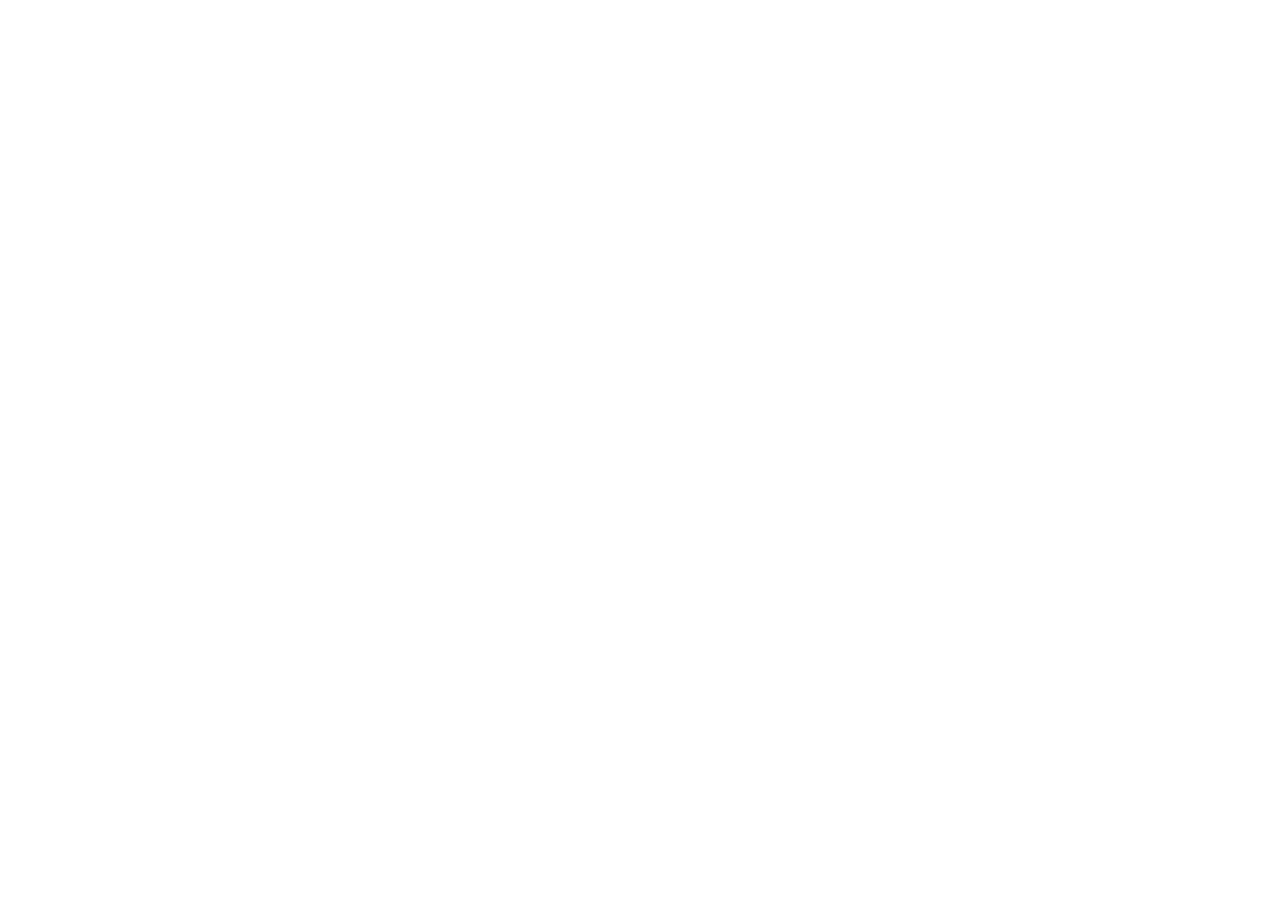
==== Cloning-Chrome-App-with-VanillaJS/momentum/index.html @ ca27b402 "Add files via upload" ====
<!DOCTYPE html>
<html lang="en">
<head>
    <meta charset="UTF-8">
    <meta name="viewport" content="width=device-width, initial-scale=1.0">
    <meta http-equiv="X-UA-Compatible" content="ie=edge">
    <link rel='stylesheet' href="style.css" />
    <title>Momentum</title>
</head>
<body>
    <script src='app.js'></script>
</body>
</html>
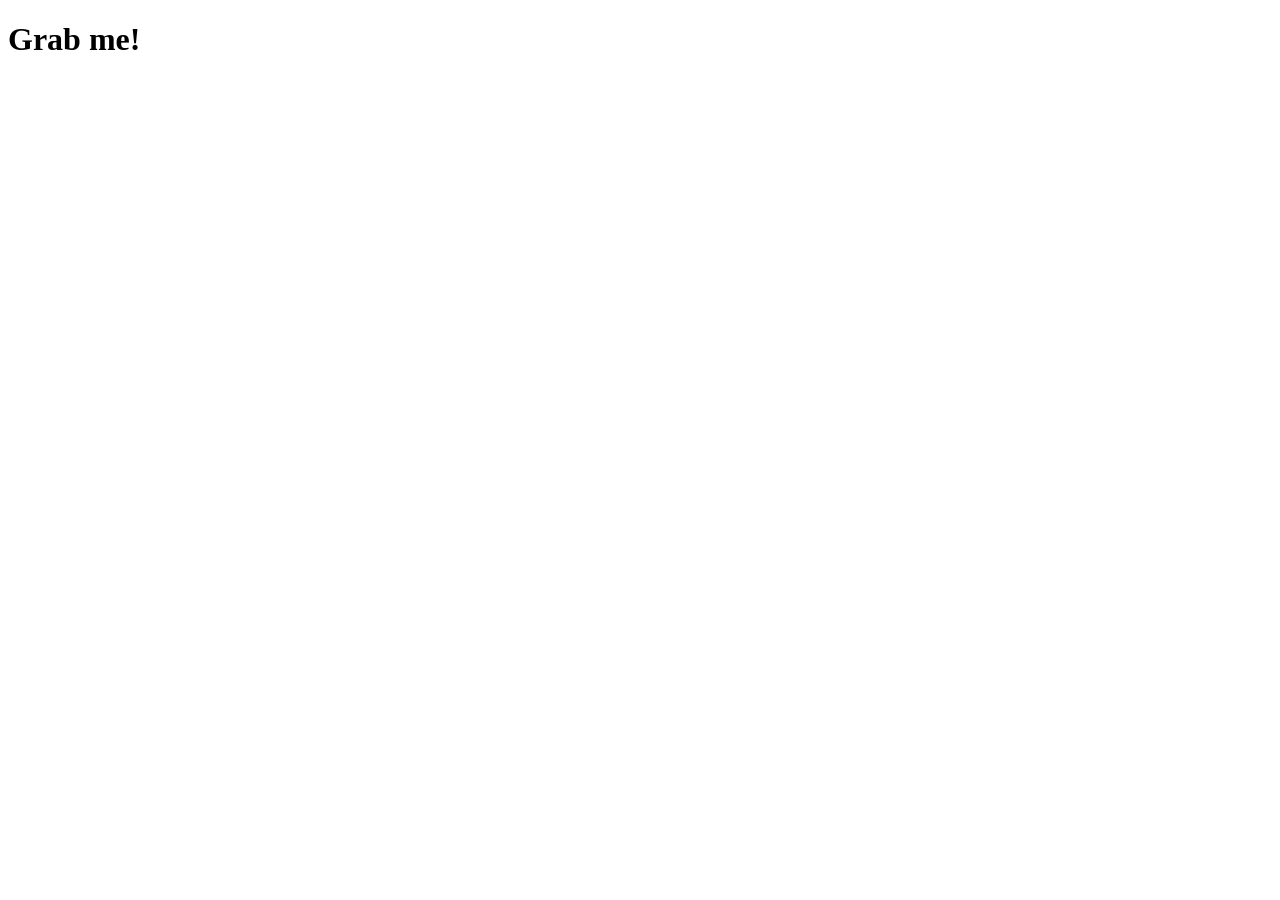
==== commit 9ff965b5: "22.09.07 Update" ====
--- a/Cloning-Chrome-App-with-VanillaJS/momentum/index.html
+++ b/Cloning-Chrome-App-with-VanillaJS/momentum/index.html
@@ -8,6 +8,7 @@
     <title>Momentum</title>
 </head>
 <body>
+    <h1 id="title">Grab me!</h1>
     <script src='app.js'></script>
 </body>
 </html>
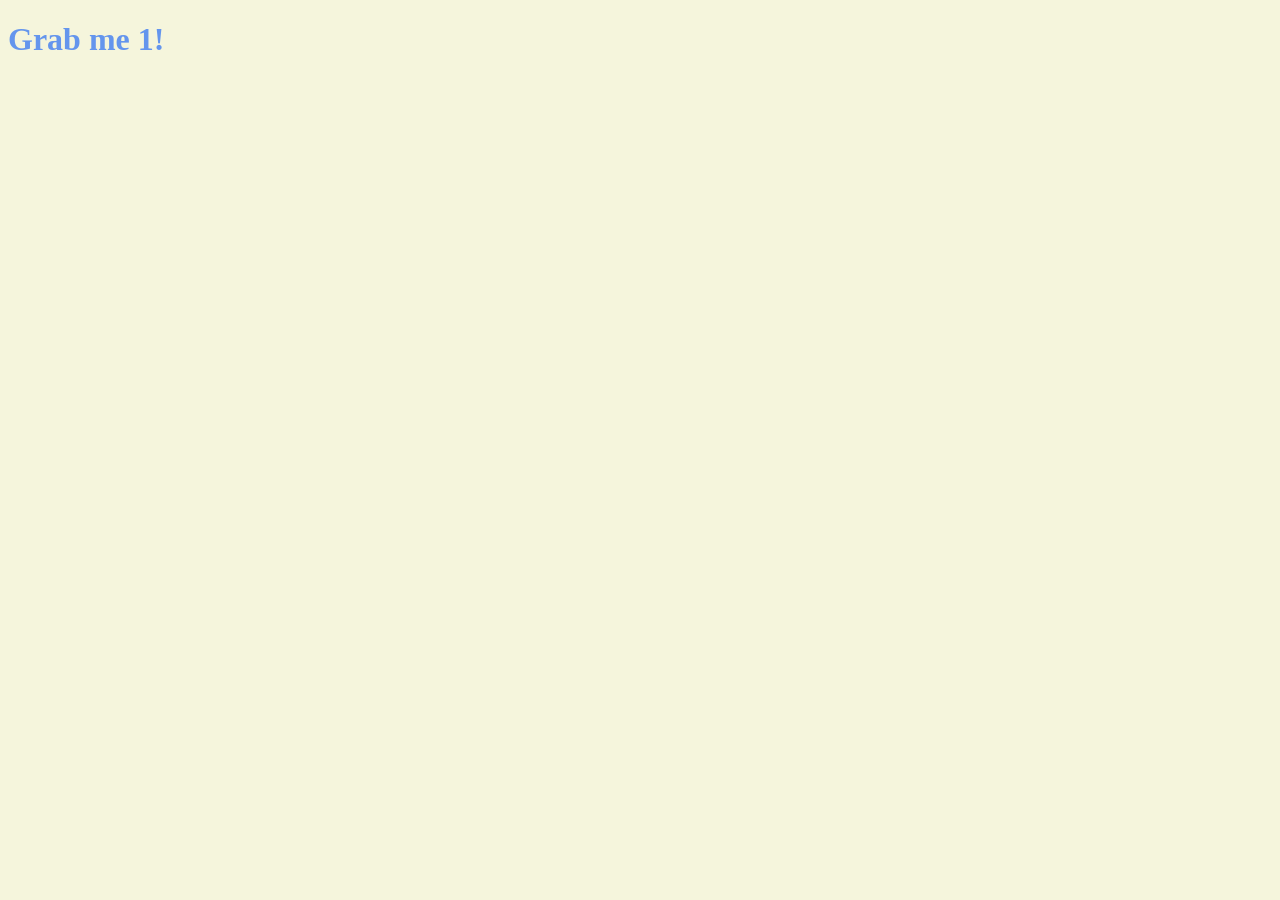
==== commit a929ed09: "Add files via upload" ====
--- a/Cloning-Chrome-App-with-VanillaJS/momentum/index.html
+++ b/Cloning-Chrome-App-with-VanillaJS/momentum/index.html
@@ -8,7 +8,9 @@
     <title>Momentum</title>
 </head>
 <body>
-    <h1 id="title">Grab me!</h1>
+    <div class='hello'>
+        <h1>Grab me 1!</h1>
+    </div>
     <script src='app.js'></script>
 </body>
 </html>
--- a/Cloning-Chrome-App-with-VanillaJS/momentum/style.css
+++ b/Cloning-Chrome-App-with-VanillaJS/momentum/style.css
@@ -0,0 +1,12 @@
+body {
+    background-color: beige;
+}
+
+h1 {
+    color: cornflowerblue;
+    transition: color 0.5s ease-in-out;
+}
+
+.clicked {
+    color: tomato;
+}
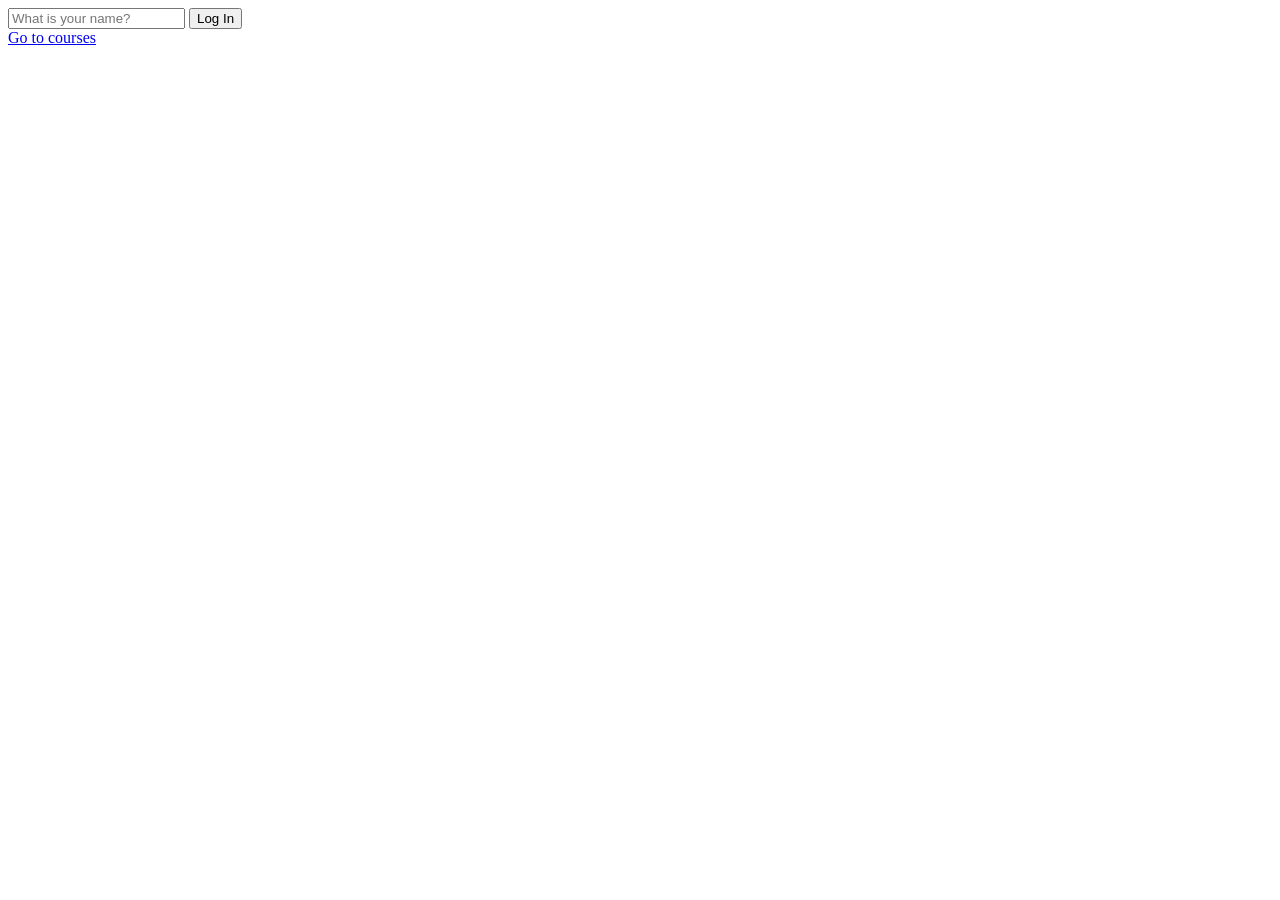
==== commit 9558e0e5: "22.09.09 first commit" ====
--- a/Cloning-Chrome-App-with-VanillaJS/momentum/index.html
+++ b/Cloning-Chrome-App-with-VanillaJS/momentum/index.html
@@ -5,12 +5,19 @@
     <meta name="viewport" content="width=device-width, initial-scale=1.0">
     <meta http-equiv="X-UA-Compatible" content="ie=edge">
     <link rel='stylesheet' href="style.css" />
-    <title>Momentum</title>
+    <title>Momentum App</title>
 </head>
 <body>
-    <div class='hello'>
-        <h1>Grab me 1!</h1>
-    </div>
+    <form id="login-form">
+        <input 
+            required
+            maxlength="15"
+            type="text"
+            placeholder="What is your name?"
+        />
+        <button>Log In</button>
+    </form>
+    <a href="https://nomadcoders.co">Go to courses</a>
     <script src='app.js'></script>
 </body>
 </html>
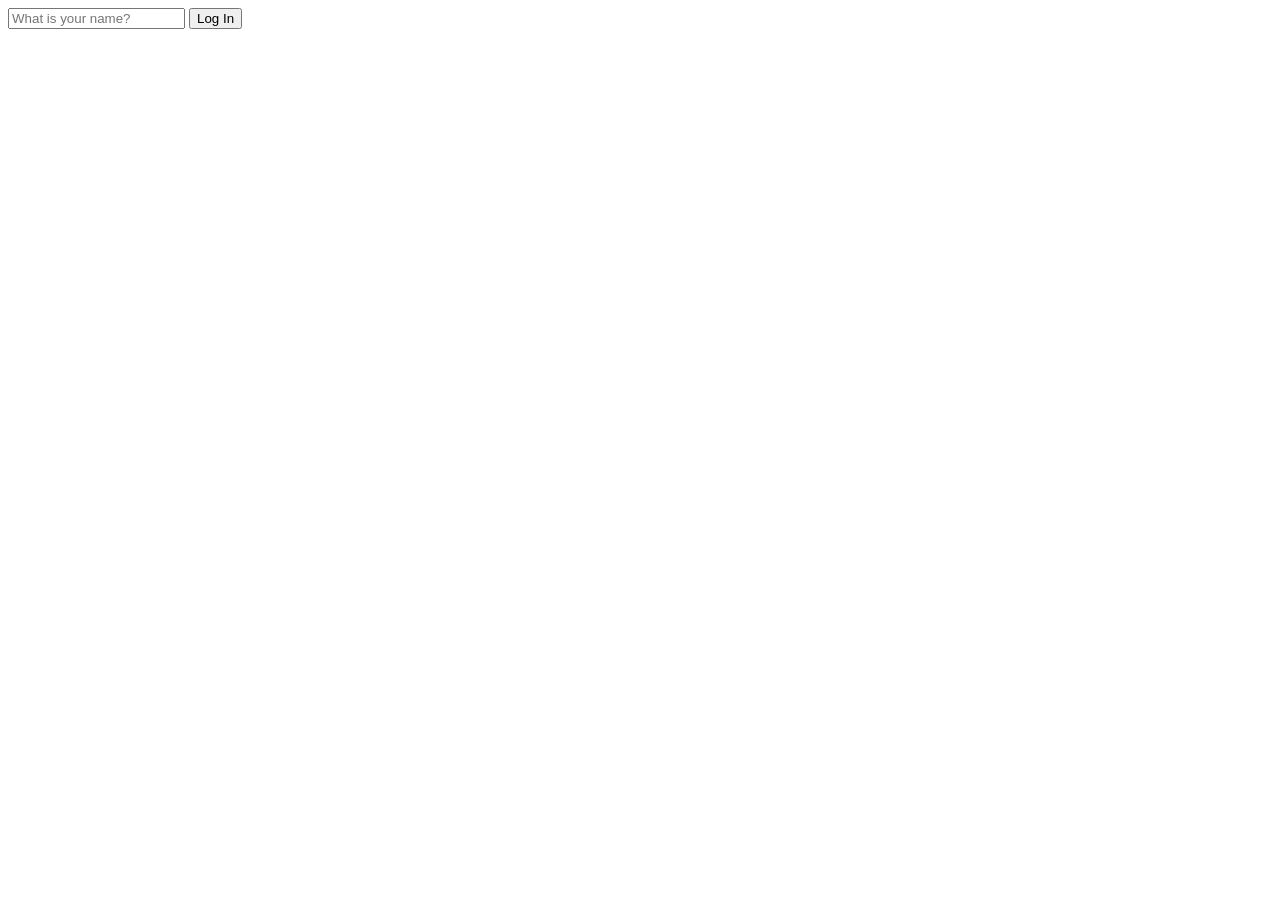
==== commit a9d0fed7: "Add files via upload" ====
--- a/Cloning-Chrome-App-with-VanillaJS/momentum/index.html
+++ b/Cloning-Chrome-App-with-VanillaJS/momentum/index.html
@@ -17,7 +17,7 @@
         />
         <button>Log In</button>
     </form>
-    <a href="https://nomadcoders.co">Go to courses</a>
+    <h1 id="greeting" class="hidden"></h1>
     <script src='app.js'></script>
 </body>
 </html>
--- a/Cloning-Chrome-App-with-VanillaJS/momentum/style.css
+++ b/Cloning-Chrome-App-with-VanillaJS/momentum/style.css
@@ -0,0 +1,3 @@
+.hidden {
+    display: none;
+}
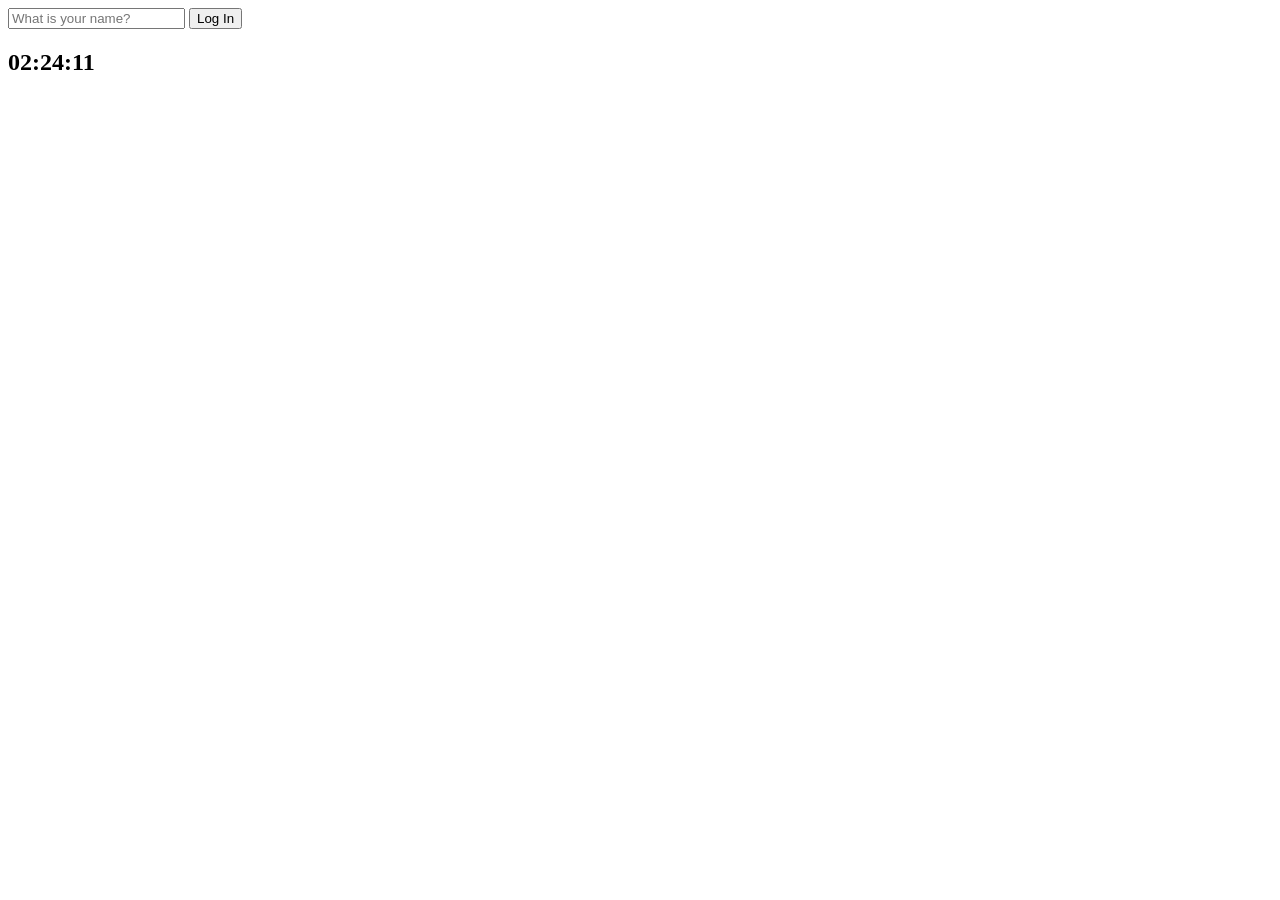
==== commit 3c983eba: "update Clock" ====
--- a/Cloning-Chrome-App-with-VanillaJS/momentum/index.html
+++ b/Cloning-Chrome-App-with-VanillaJS/momentum/index.html
@@ -4,11 +4,11 @@
     <meta charset="UTF-8">
     <meta name="viewport" content="width=device-width, initial-scale=1.0">
     <meta http-equiv="X-UA-Compatible" content="ie=edge">
-    <link rel='stylesheet' href="style.css" />
+    <link rel='stylesheet' href="css/style.css" />
     <title>Momentum App</title>
 </head>
 <body>
-    <form id="login-form">
+    <form class="hidden" id="login-form">
         <input 
             required
             maxlength="15"
@@ -17,7 +17,11 @@
         />
         <button>Log In</button>
     </form>
+
+    <h2 id="clock">00:00</h2>
     <h1 id="greeting" class="hidden"></h1>
-    <script src='app.js'></script>
+    
+    <script src='js/greeting.js'></script>
+    <script src='js/clock.js'></script>
 </body>
 </html>
--- a/Cloning-Chrome-App-with-VanillaJS/momentum/css/style.css
+++ b/Cloning-Chrome-App-with-VanillaJS/momentum/css/style.css
@@ -0,0 +1,3 @@
+.hidden {
+    display: none;
+}
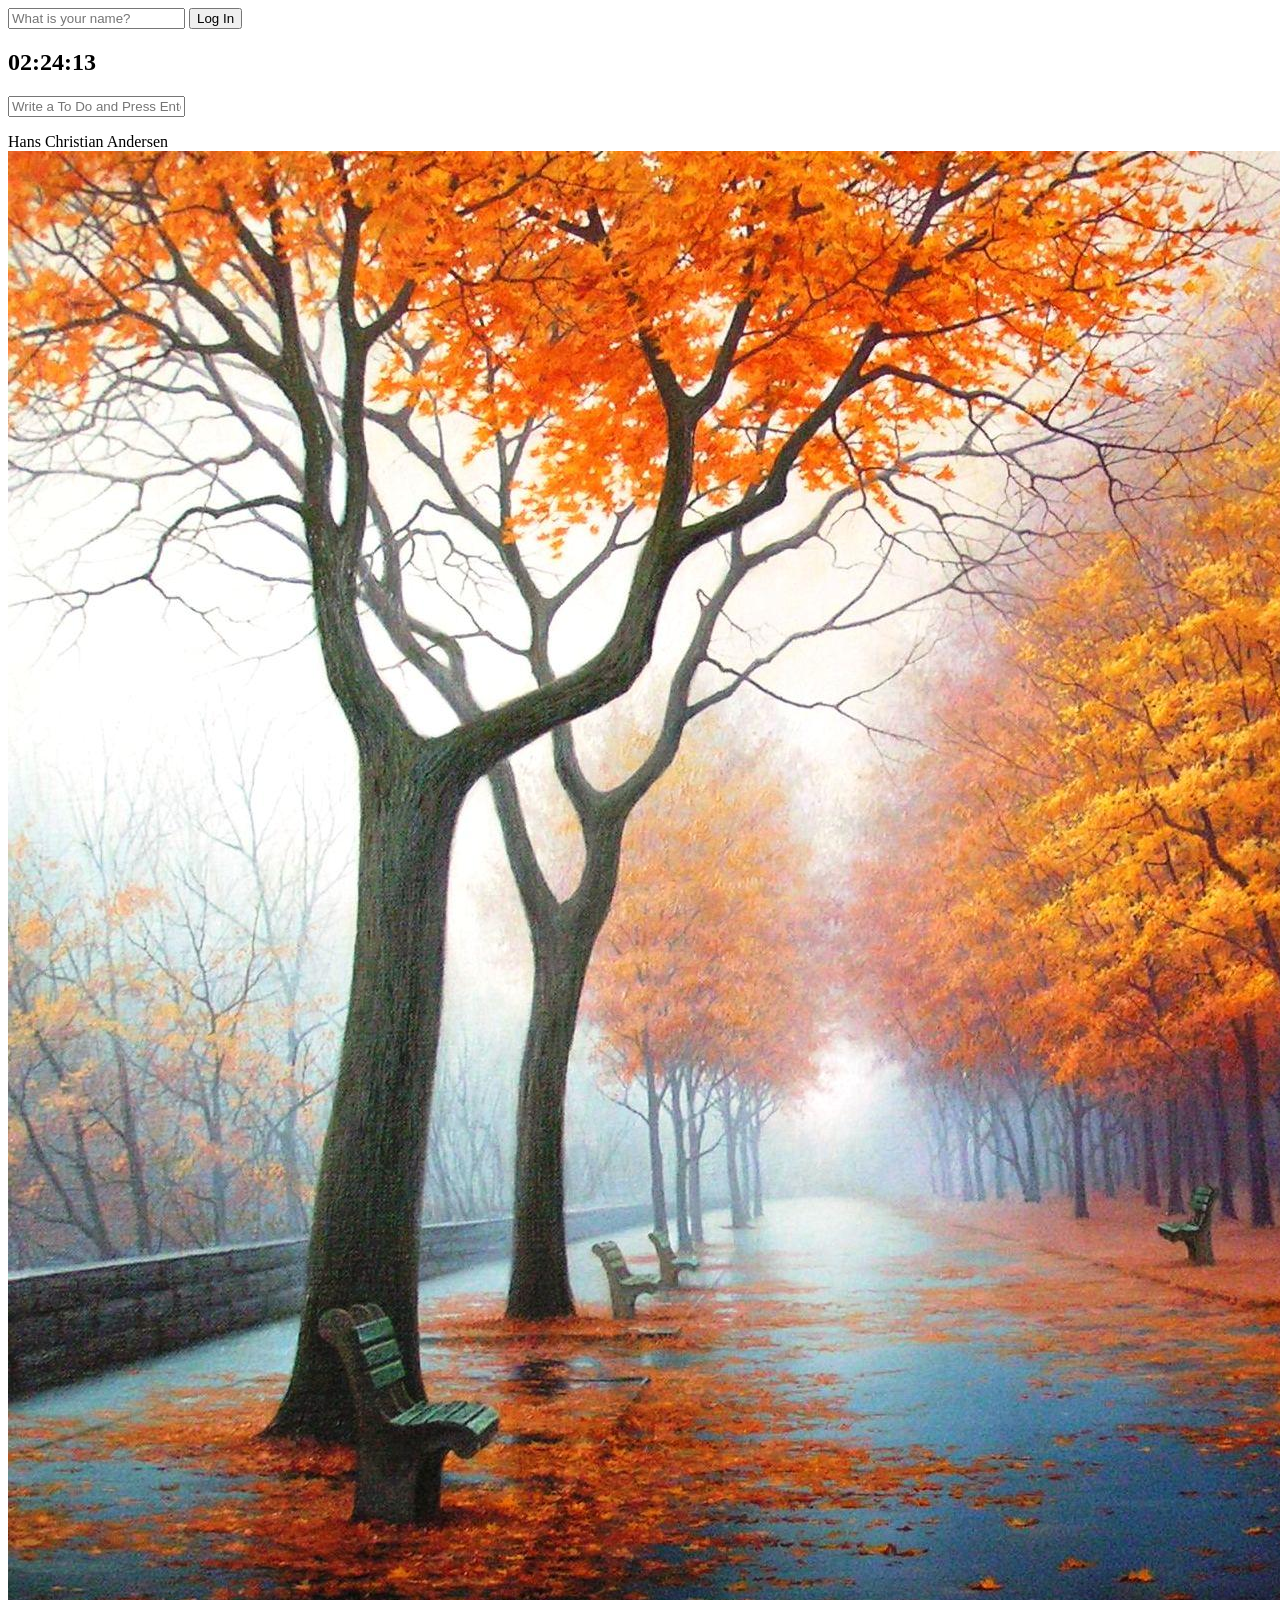
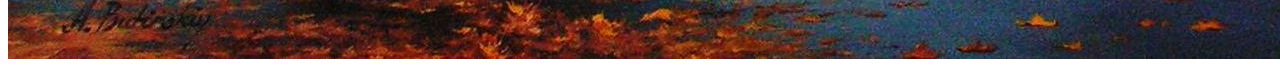
==== commit 11d6fe36: "To Do List 중간저장" ====
--- a/Cloning-Chrome-App-with-VanillaJS/momentum/index.html
+++ b/Cloning-Chrome-App-with-VanillaJS/momentum/index.html
@@ -20,8 +20,19 @@
 
     <h2 id="clock">00:00</h2>
     <h1 id="greeting" class="hidden"></h1>
-    
+    <form id="todo-form">
+        <input type="text" placeholder="Write a To Do and Press Enter" required />
+    </form>
+    <ul id="todo-list"></ul>
+    <div id="quote">
+        <span></span>
+        <span></span>
+    </div>
+
     <script src='js/greeting.js'></script>
     <script src='js/clock.js'></script>
+    <script src='js/quotes.js'></script>
+    <script src='js/background.js'></script>
+    <script src='js/todo.js'></script>
 </body>
 </html>
